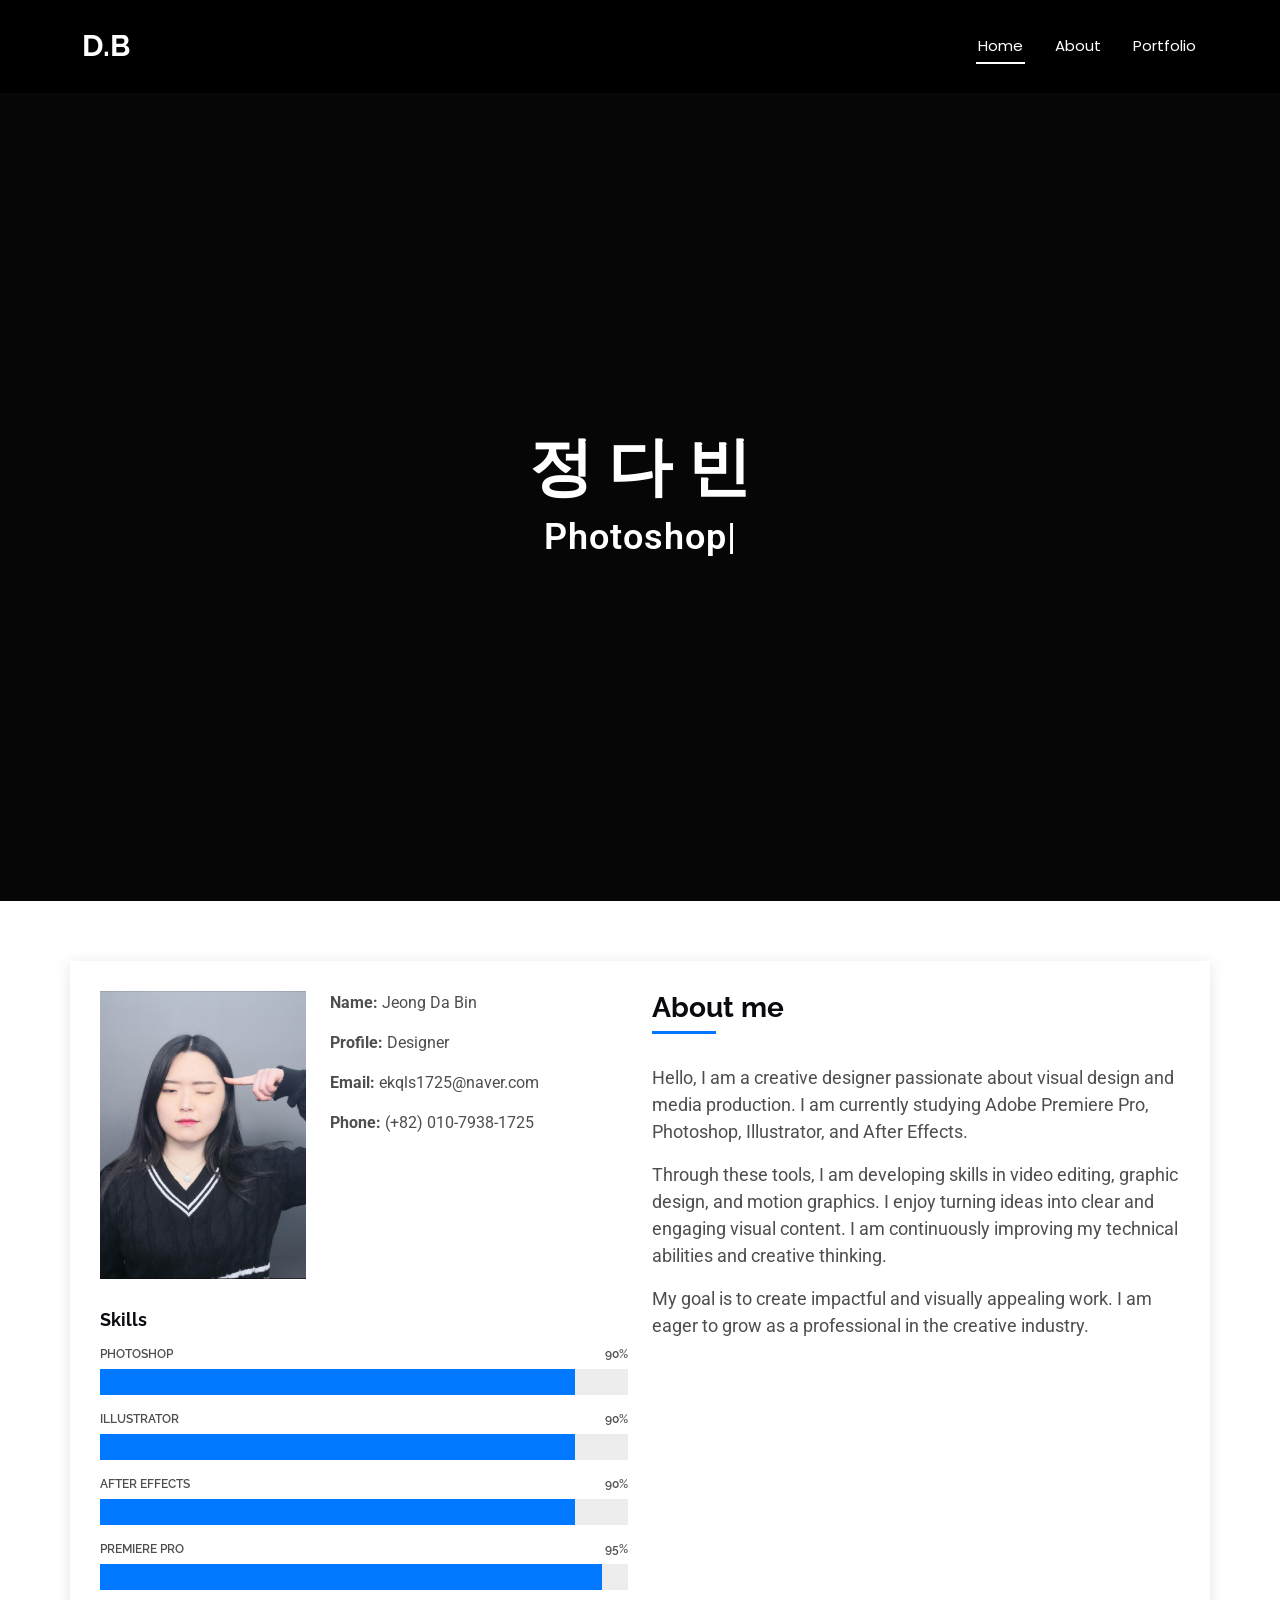
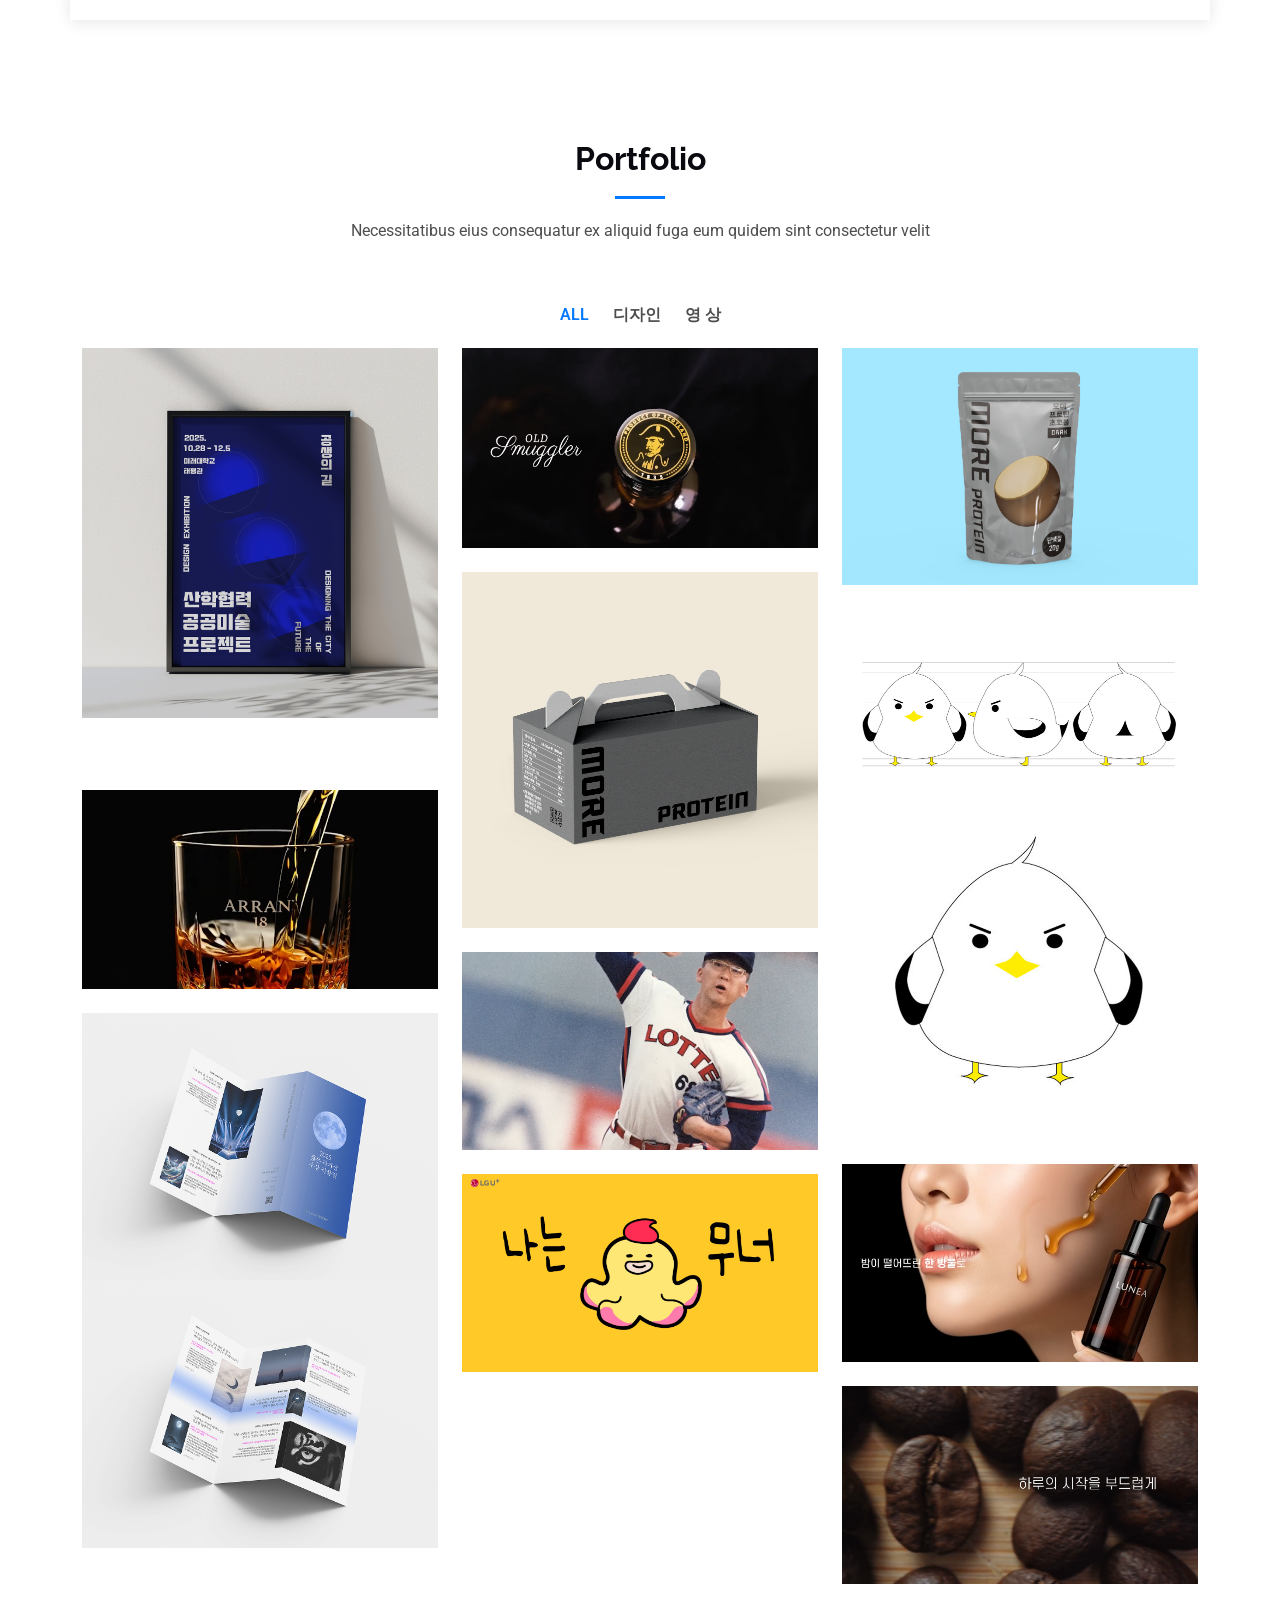
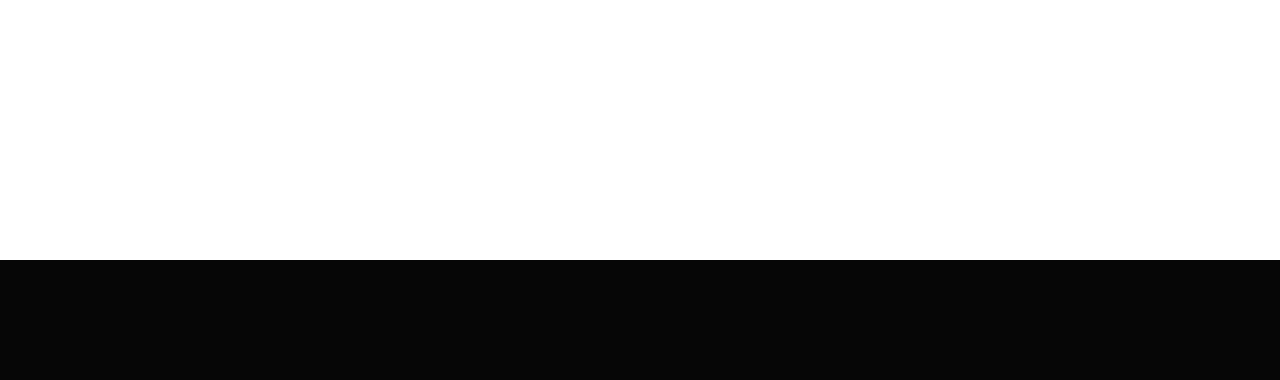
==== index.html @ e7b664f5 "up 0225" ====
<!DOCTYPE html>
<html lang="ko">

<head>
  <meta charset="utf-8">
  <meta content="width=device-width, initial-scale=1.0" name="viewport">
  <title>D.B</title>
  <meta name="description" content="디자인, 영상, 피그마 전문입니다.">
  <meta name="keywords" content="html,css,js,JavaScript,portfolio,bootstrap">
  <meta name="author" content="정다빈">
  <meta name="robots" content="noindex, nofollow">
  <meta name="subject" content="포트폴리오">
  

  <!-- Favicons -->
  <link href="assets/img/favicon.png" rel="icon">
  <link href="assets/img/apple-touch-icon.png" rel="apple-touch-icon">

  <!-- Fonts -->
  <link href="https://fonts.googleapis.com" rel="preconnect">
  <link href="https://fonts.gstatic.com" rel="preconnect" crossorigin>
  <link href="https://fonts.googleapis.com/css2?family=Roboto:ital,wght@0,100;0,300;0,400;0,500;0,700;0,900;1,100;1,300;1,400;1,500;1,700;1,900&family=Poppins:ital,wght@0,100;0,200;0,300;0,400;0,500;0,600;0,700;0,800;0,900;1,100;1,200;1,300;1,400;1,500;1,600;1,700;1,800;1,900&family=Raleway:ital,wght@0,100;0,200;0,300;0,400;0,500;0,600;0,700;0,800;0,900;1,100;1,200;1,300;1,400;1,500;1,600;1,700;1,800;1,900&display=swap" rel="stylesheet">

  <!-- Vendor CSS Files -->
  <link href="assets/vendor/bootstrap/css/bootstrap.min.css" rel="stylesheet">
  <link href="assets/vendor/bootstrap-icons/bootstrap-icons.css" rel="stylesheet">
  <link href="assets/vendor/aos/aos.css" rel="stylesheet">
  <link href="assets/vendor/glightbox/css/glightbox.min.css" rel="stylesheet">
  <link href="assets/vendor/swiper/swiper-bundle.min.css" rel="stylesheet">

  <!-- Main CSS File -->
  <link href="assets/css/main.css" rel="stylesheet">

  
</head>

<body class="index-page">

  <header id="header" class="header d-flex align-items-center sticky-top">
    <div class="container-fluid container-xl position-relative d-flex align-items-center justify-content-between">

      <a href="index.html" class="logo d-flex align-items-center">
        <!-- Uncomment the line below if you also wish to use an image logo -->
        <!-- <img src="assets/img/logo.png" alt=""> -->
        <h1 class="sitename">D.B</h1>
      </a>

      <nav id="navmenu" class="navmenu">
        <ul>
          <li><a href="index.html#hero" class="active">Home<br></a></li>
          <li><a href="#about">About</a></li>
          <li><a href="#portfolio">Portfolio</a></li>
        </ul>
        <i class="mobile-nav-toggle d-xl-none bi bi-list"></i>
      </nav>

    </div>
  </header>

  <main class="main">

    <!-- Hero Section -->
    <section id="hero" class="hero section dark-background">

      

      <div class="container d-flex flex-column align-items-center justify-content-center text-center" data-aos="fade-up" data-aos-delay="100">
        <h2>정 다 빈</h2>
        <p><span class="typed" data-typed-items="Photoshop, Illustrator, After Effects, Premiere Pro"></span></p>
      </div>

    </section><!-- /Hero Section -->

    <!-- About Section -->
    <section id="about" class="about section">

      <div class="container" data-aos="fade-up" data-aos-delay="100">

        <div class="row gy-4">
          <div class="col-md-6">

            <div class="row justify-content-between gy-4">
              <div class="col-lg-5">
                <img src="./assets/img/portfolio/프로필.png" class="img-fluid" alt="">
              </div>
              <div class="col-lg-7 about-info">
                <p><strong>Name: </strong> <span>Jeong Da Bin</span></p>
                <p><strong>Profile: </strong> <span>Designer</span></p>
                <p><strong>Email: </strong> <span>ekqls1725@naver.com</span></p>
                <p><strong>Phone: </strong> <span>(+82) 010-7938-1725</span></p>
              </div>
            </div>

            <div class="skills-content skills-animation">

              <h5>Skills</h5>

              <div class="progress">
                <span class="skill"><span>PHOTOSHOP</span> <i class="val">90%</i></span>
                <div class="progress-bar-wrap">
                  <div class="progress-bar" role="progressbar" aria-valuenow="90" aria-valuemin="0" aria-valuemax="100"></div>
                </div>
              </div><!-- End Skills Item -->

              <div class="progress">
                <span class="skill"><span>ILLUSTRATOR</span> <i class="val">90%</i></span>
                <div class="progress-bar-wrap">
                  <div class="progress-bar" role="progressbar" aria-valuenow="90" aria-valuemin="0" aria-valuemax="100"></div>
                </div>
              </div><!-- End Skills Item -->

              <div class="progress">
                <span class="skill"><span>AFTER EFFECTS</span> <i class="val">90%</i></span>
                <div class="progress-bar-wrap">
                  <div class="progress-bar" role="progressbar" aria-valuenow="90" aria-valuemin="0" aria-valuemax="100"></div>
                </div>
              </div><!-- End Skills Item -->
              <div class="progress">
                <span class="skill"><span>PREMIERE PRO</span> <i class="val">95%</i></span>
                <div class="progress-bar-wrap">
                  <div class="progress-bar" role="progressbar" aria-valuenow="95" aria-valuemin="0" aria-valuemax="100"></div>
                </div>
              </div><!-- End Skills Item -->

            </div>
          </div>

          <div class="col-md-6">
            <div class="about-me">
              <h4>About me</h4>
              <p>
                Hello, I am a creative designer passionate about visual design and media production.
                I am currently studying Adobe Premiere Pro, Photoshop, Illustrator, and After Effects.
              </p>
              <p>
                Through these tools, I am developing skills in video editing, graphic design, and motion graphics.
                I enjoy turning ideas into clear and engaging visual content.
                I am continuously improving my technical abilities and creative thinking.
              </p>
              <p>
                My goal is to create impactful and visually appealing work.
                I am eager to grow as a professional in the creative industry.
              </p>


              <div class="skills-content skills-animation"></div>
            </div>
          </div>
        </div>

      </div>


    

    


    </section><!-- /Stats Section -->

    <!-- Portfolio Section -->
    <section id="portfolio" class="portfolio section">

      <!-- Section Title -->
      <div class="container section-title" data-aos="fade-up">
        <h2>Portfolio</h2>
        <p>Necessitatibus eius consequatur ex aliquid fuga eum quidem sint consectetur velit</p>
      </div><!-- End Section Title -->

      <div class="container">

        <div class="isotope-layout" data-default-filter="*" data-layout="masonry" data-sort="original-order">

          <ul class="portfolio-filters isotope-filters" data-aos="fade-up" data-aos-delay="100">
            <li data-filter="*" class="filter-active">All</li>
            <li data-filter=".filter-app">디자인</li>
            <li data-filter=".filter-product">영 상</li>
          </ul><!-- End Portfolio Filters -->

          <div class="row gy-4 isotope-container" data-aos="fade-up" data-aos-delay="200">

            <div class="col-lg-4 col-md-6 portfolio-item isotope-item filter-app">
              <img src="assets/img/portfolio/포목2 1.jpg" class="img-fluid" alt="">                                                                              
              <div class="portfolio-info">
                <h4>포스터 디자인</h4>
                <p>산학협력 공공미술 프로젝트 포스터</p>
                <a href="assets/img/portfolio/포목2 1.jpg" title="산학협력 공공미술 프로젝트 포스터" data-gallery="portfolio-gallery-app" class="glightbox preview-link"><i class="bi bi-zoom-in"></i></a>
              </div>
            </div><!-- End Portfolio Item -->

            <div class="col-lg-4 col-md-6 portfolio-item isotope-item filter-product">
              <img src="assets/img/portfolio/올드스.png" class="img-fluid" alt="">
              <div class="portfolio-info">
                <h4>올드 스머글러 촬영 영상_포폴용</h4>
                <p>제품 촬영 영상 제작</p>
                <a href="https://www.youtube.com/embed/vVyh4seOmAo?autoplay=1&mute=1" title="제품 촬영 영상 제작" data-gallery="portfolio-gallery-product" class="glightbox preview-link"><i class="bi bi-zoom-in"></i></a>
                
              </div>
            </div><!-- End Portfolio Item -->

            <div class="col-lg-4 col-md-6 portfolio-item isotope-item filter-app">
              <img src="assets/img/portfolio/파우치목업_정다빈.jpg" class="img-fluid" alt="">
              <div class="portfolio-info">
                <h4>패키지 디자인</h4>
                <p>MORE PROTEIN</p>
                <a href="assets/img/portfolio/파우치목업_정다빈.jpg" title="MORE PROTEIN 파우치 디자인" data-gallery="portfolio-gallery-app" class="glightbox preview-link"><i class="bi bi-zoom-in"></i></a>
              </div>
            </div><!-- End Portfolio Item -->

            <div class="col-lg-4 col-md-6 portfolio-item isotope-item filter-app">
              <img src="assets/img/portfolio/박스목업_정다빈 1.jpg" class="img-fluid" alt="">
              <div class="portfolio-info">
                <h4>패키지 디자인</h4>
                <p>MORE PROTEIN</p>
                <a href="assets/img/portfolio/박스목업_정다빈 1.jpg" title="MORE PROTEIN 박스 디자인" data-gallery="portfolio-gallery-app" class="glightbox preview-link"><i class="bi bi-zoom-in"></i></a>
              </div>
            </div><!-- End Portfolio Item -->

            <div class="col-lg-4 col-md-6 portfolio-item isotope-item filter-app">
              <img src="assets/img/portfolio/캐릭터-턴어라운드.jpg" class="img-fluid" alt="">
              <img src="assets/img/portfolio/캐릭터 1.jpg" class="img-fluid" alt="">
              <div class="portfolio-info">
                <h4>캐릭터 디자인</h4>
                <p>캐릭터 디자인_시걸이</p>
                <a href="assets/img/portfolio/캐릭터-턴어라운드.jpg" title="캐릭터-턴어라운드" data-gallery="portfolio-gallery-app" class="glightbox preview-link"><i class="bi bi-zoom-in"></i></a>
                <a href="assets/img/portfolio/캐릭터 1.jpg" title="부산갈매기 시걸이" data-gallery="portfolio-gallery-app" class="glightbox preview-link"><i class="bi bi-zoom-in"></i></a>
              </div>
            </div><!-- End Portfolio Item -->

            <div class="col-lg-4 col-md-6 portfolio-item isotope-item filter-app">
              <img src="assets/img/portfolio/다하다 로고 1.jpg" class="img-fluid" alt="">
              <div class="portfolio-info">
                <h4>로고 디자인</h4>
                <p>다하다 로고</p>
                <a href="assets/img/portfolio/다하다 로고 1.jpg" title="로고디자인_다하다" data-gallery="portfolio-gallery-app" class="glightbox preview-link"><i class="bi bi-zoom-in"></i></a>
              </div>
            </div><!-- End Portfolio Item -->

            <div class="col-lg-4 col-md-6 portfolio-item isotope-item filter-product">
              <img src="assets/img/portfolio/아란18.png" class="img-fluid" alt="">
              <div class="portfolio-info">
                <h4>ARRAN18_포폴용</h4>
                <p>AI제작 영상</p>
                <a href="https://www.youtube.com/embed/xWLmsCE_w4k?autoplay=1&mute=1" title="ARRAN18_포폴용" data-gallery="portfolio-gallery-product" class="glightbox preview-link"><i class="bi bi-zoom-in"></i></a>
              </div>
            </div><!-- End Portfolio Item -->

            

            <div class="col-lg-4 col-md-6 portfolio-item isotope-item filter-product">
              <img src="assets/img/portfolio/롯데.png" class="img-fluid" alt="">
              <div class="portfolio-info">
                <h4>병크 터지기 전에 만든 영상</h4>
                <p>2026 홈개막전 홍보 영상</p>
                <a href="https://www.youtube.com/embed/NTYZvuUCGvI?autoplay=1&mute=1" title="정철원 나승엽 가만안둬" data-gallery="portfolio-gallery-product" class="glightbox preview-link"><i class="bi bi-zoom-in"></i></a>
              </div>
            </div><!-- End Portfolio Item -->

            <div class="col-lg-4 col-md-6 portfolio-item isotope-item filter-app">
              <img src="assets/img/portfolio/리플릿 목업1(앞) 1.jpg" class="img-fluid" alt="">
              <img src="assets/img/portfolio/리플릿 목업1(뒤) 1.jpg" class="img-fluid" alt="">
              <div class="portfolio-info">
                <h4>리플릿 디자인</h4>
                <p>2025 젊은 작가상 수상 작품전</p>
                <a href="assets/img/portfolio/리플릿 목업1(앞) 1.jpg" title="2025 젊은 작가상 수상 작품전" data-gallery="portfolio-gallery-app" class="glightbox preview-link"><i class="bi bi-zoom-in"></i></a>
                <a href="assets/img/portfolio/리플릿 목업1(뒤) 1.jpg" title="2025 젊은 작가상 수상 작품전" data-gallery="portfolio-gallery-app" class="glightbox preview-link"><i class="bi bi-zoom-in"></i></a>
              </div>
            </div><!-- End Portfolio Item -->

            <div class="col-lg-4 col-md-6 portfolio-item isotope-item filter-product">
              <img src="assets/img/portfolio/루네아아.png" class="img-fluid" alt="">
              <div class="portfolio-info">
                <h4>LUNEA AI_포폴용</h4>
                <p>AI제작 영상</p>
                <a href="https://www.youtube.com/embed/7lHlU9i1dN4?autoplay=1&mute=1" title="AI제작 영상" data-gallery="portfolio-gallery-product" class="glightbox preview-link"><i class="bi bi-zoom-in"></i></a>
              </div>
            </div><!-- End Portfolio Item -->

            <div class="col-lg-4 col-md-6 portfolio-item isotope-item filter-product">
              <img src="assets/img/portfolio/무너.png" class="img-fluid" alt="">
              <div class="portfolio-info">
                <h4>LG U+ 무너폰_포폴용</h4>
                <p>일러스트 제작 영상</p>
                <a href="https://www.youtube.com/embed/iVXuDb_oJa4?autoplay=1&mute=1" title="일러스트 제작 영상" data-gallery="portfolio-gallery-product" class="glightbox preview-link"><i class="bi bi-zoom-in"></i></a>
              </div>
            </div><!-- End Portfolio Item -->

            <div class="col-lg-4 col-md-6 portfolio-item isotope-item filter-product">
              <img src="assets/img/portfolio/지엠커피.png" class="img-fluid" alt="">
              <div class="portfolio-info">
                <h4>G.M cafe_포폴용</h4>
                <p>커피숍 이미지 영상 제작</p>
                <a href="https://www.youtube.com/embed/OcNBoW1h3DU?autoplay=1&mute=1" title="커피숍 이미지 영상 제작" data-gallery="portfolio-gallery-product" class="glightbox preview-link"><i class="bi bi-zoom-in"></i></a>
              </div>
            </div><!-- End Portfolio Item -->

          

           

          </div><!-- End Portfolio Container -->

        </div>

      </div>

    </section><!-- /Portfolio Section -->

   <br>
   <br>
   <br>
   <br><br><br>
   <br><br>
   <br>
   

    </section><!-- /Faq Section -->

    <!-- Testimonials Section -->
    <section id="testimonials" class="dark-background">
      

    
          </script>
   

  <!-- Scroll Top -->
  <a href="#" id="scroll-top" class="scroll-top d-flex align-items-center justify-content-center"><i class="bi bi-arrow-up-short"></i></a>

  <!-- Preloader -->
  <div id="preloader"></div>

  <!-- Vendor JS Files -->
  <script src="assets/vendor/bootstrap/js/bootstrap.bundle.min.js"></script>
  <script src="assets/vendor/php-email-form/validate.js"></script>
  <script src="assets/vendor/aos/aos.js"></script>
  <script src="assets/vendor/typed.js/typed.umd.js"></script>
  <script src="assets/vendor/waypoints/noframework.waypoints.js"></script>
  <script src="assets/vendor/purecounter/purecounter_vanilla.js"></script>
  <script src="assets/vendor/glightbox/js/glightbox.min.js"></script>
  <script src="assets/vendor/imagesloaded/imagesloaded.pkgd.min.js"></script>
  <script src="assets/vendor/isotope-layout/isotope.pkgd.min.js"></script>
  <script src="assets/vendor/swiper/swiper-bundle.min.js"></script>

  <!-- Main JS File -->
  <script src="assets/js/main.js"></script>

</body>

</html>
---- assets/css/main.css ----
/**
* Template Name: DevFolio
* Template URL: https://bootstrapmade.com/devfolio-bootstrap-portfolio-html-template/
* Updated: Aug 07 2024 with Bootstrap v5.3.3
* Author: BootstrapMade.com
* License: https://bootstrapmade.com/license/
*/

/*--------------------------------------------------------------
# Font & Color Variables
# Help: https://bootstrapmade.com/color-system/
--------------------------------------------------------------*/
/* Fonts */
:root {
  --default-font: "Roboto",  system-ui, -apple-system, "Segoe UI", Roboto, "Helvetica Neue", Arial, "Noto Sans", "Liberation Sans", sans-serif, "Apple Color Emoji", "Segoe UI Emoji", "Segoe UI Symbol", "Noto Color Emoji";
  --heading-font: "Raleway",  sans-serif;
  --nav-font: "Poppins",  sans-serif;
}

/* Global Colors - The following color variables are used throughout the website. Updating them here will change the color scheme of the entire website */
:root { 
  --background-color: #ffffff; /* Background color for the entire website, including individual sections */
  --default-color: #4e4e4e; /* Default color used for the majority of the text content across the entire website */
  --heading-color: #0a090f; /* Color for headings, subheadings and title throughout the website */
  --accent-color: #0078ff; /* Accent color that represents your brand on the website. It's used for buttons, links, and other elements that need to stand out */
  --surface-color: #ffffff; /* The surface color is used as a background of boxed elements within sections, such as cards, icon boxes, or other elements that require a visual separation from the global background. */
  --contrast-color: #ffffff; /* Contrast color for text, ensuring readability against backgrounds of accent, heading, or default colors. */
}

/* Nav Menu Colors - The following color variables are used specifically for the navigation menu. They are separate from the global colors to allow for more customization options */
:root {
  --nav-color: #ffffff;  /* The default color of the main navmenu links */
  --nav-hover-color: #ffffff; /* Applied to main navmenu links when they are hovered over or active */
  --nav-mobile-background-color: #ffffff; /* Used as the background color for mobile navigation menu */
  --nav-dropdown-background-color: #ffffff; /* Used as the background color for dropdown items that appear when hovering over primary navigation items */
  --nav-dropdown-color: #212529; /* Used for navigation links of the dropdown items in the navigation menu. */
  --nav-dropdown-hover-color: #0078ff; /* Similar to --nav-hover-color, this color is applied to dropdown navigation links when they are hovered over. */
}

/* Color Presets - These classes override global colors when applied to any section or element, providing reuse of the sam color scheme. */

.light-background {
  --background-color: #f9f9f9;
  --surface-color: #ffffff;
}

.dark-background {
  --background-color: #060606;
  --default-color: #ffffff;
  --heading-color: #ffffff;
  --surface-color: #252525;
  --contrast-color: #ffffff;
}

.accent-background {
  --background-color: #00ff9d;
  --default-color: #ffffff;
  --heading-color: #ffffff;
  --accent-color: #ffffff;
  --surface-color: #3393ff;
  --contrast-color: #ffffff;
}

/* Smooth scroll */
:root {
  scroll-behavior: smooth;
}

/*--------------------------------------------------------------
# General Styling & Shared Classes
--------------------------------------------------------------*/
body {
  color: var(--default-color);
  background-color: var(--background-color);
  font-family: var(--default-font);
}

a {
  color: var(--accent-color);
  text-decoration: none;
  transition: 0.3s;
}

a:hover {
  color: color-mix(in srgb, var(--accent-color), transparent 25%);
  text-decoration: none;
}

h1,
h2,
h3,
h4,
h5,
h6 {
  color: var(--heading-color);
  font-family: var(--heading-font);
}

/* PHP Email Form Messages
------------------------------*/
.php-email-form .error-message {
  display: none;
  background: #df1529;
  color: #ffffff;
  text-align: left;
  padding: 15px;
  margin-bottom: 24px;
  font-weight: 600;
}

.php-email-form .sent-message {
  display: none;
  color: #ffffff;
  background: #059652;
  text-align: center;
  padding: 15px;
  margin-bottom: 24px;
  font-weight: 600;
}

.php-email-form .loading {
  display: none;
  background: var(--surface-color);
  text-align: center;
  padding: 15px;
  margin-bottom: 24px;
}

.php-email-form .loading:before {
  content: "";
  display: inline-block;
  border-radius: 50%;
  width: 24px;
  height: 24px;
  margin: 0 10px -6px 0;
  border: 3px solid var(--accent-color);
  border-top-color: var(--surface-color);
  animation: php-email-form-loading 1s linear infinite;
}

@keyframes php-email-form-loading {
  0% {
    transform: rotate(0deg);
  }

  100% {
    transform: rotate(360deg);
  }
}

/*--------------------------------------------------------------
# Global Header
--------------------------------------------------------------*/
.header {
  --background-color: #000000;
  --default-color: #ffffff;
  --heading-color: #ffffff;
  color: var(--default-color);
  background-color: var(--background-color);
  padding: 20px 0;
  transition: all 0.5s;
  z-index: 997;
}

.header .logo {
  line-height: 1;
}

.header .logo img {
  max-height: 32px;
  margin-right: 8px;
}

.header .logo h1 {
  font-size: 30px;
  margin: 0;
  font-weight: 700;
  color: var(--heading-color);
}

.scrolled .header {
  box-shadow: 0px 0 18px rgba(0, 0, 0, 0.1);
}

/*--------------------------------------------------------------
# Navigation Menu
--------------------------------------------------------------*/
/* Desktop Navigation */
@media (min-width: 1200px) {
  .navmenu {
    padding: 0;
  }

  .navmenu ul {
    margin: 0;
    padding: 0;
    display: flex;
    list-style: none;
    align-items: center;
  }

  .navmenu li {
    position: relative;
  }

  .navmenu>ul>li {
    white-space: nowrap;
    padding: 15px 14px;
  }

  .navmenu>ul>li:last-child {
    padding-right: 0;
  }

  .navmenu a,
  .navmenu a:focus {
    color: var(--nav-color);
    font-size: 15px;
    padding: 0 2px;
    font-family: var(--nav-font);
    font-weight: 400;
    display: flex;
    align-items: center;
    justify-content: space-between;
    white-space: nowrap;
    transition: 0.3s;
    position: relative;
  }

  .navmenu a i,
  .navmenu a:focus i {
    font-size: 12px;
    line-height: 0;
    margin-left: 5px;
    transition: 0.3s;
  }

  .navmenu>ul>li>a:before {
    content: "";
    position: absolute;
    width: 100%;
    height: 2px;
    bottom: -6px;
    left: 0;
    background-color: var(--nav-hover-color);
    visibility: hidden;
    width: 0px;
    transition: all 0.3s ease-in-out 0s;
  }

  .navmenu a:hover:before,
  .navmenu li:hover>a:before,
  .navmenu .active:before {
    visibility: visible;
    width: 100%;
  }

  .navmenu li:hover>a,
  .navmenu .active,
  .navmenu .active:focus {
    color: var(--nav-hover-color);
  }

  .navmenu .dropdown ul {
    margin: 0;
    padding: 10px 0;
    background: var(--nav-dropdown-background-color);
    display: block;
    position: absolute;
    visibility: hidden;
    left: 14px;
    top: 130%;
    opacity: 0;
    transition: 0.3s;
    border-radius: 4px;
    z-index: 99;
    box-shadow: 0px 0px 30px rgba(0, 0, 0, 0.1);
  }

  .navmenu .dropdown ul li {
    min-width: 200px;
  }

  .navmenu .dropdown ul a {
    padding: 10px 20px;
    font-size: 15px;
    text-transform: none;
    color: var(--nav-dropdown-color);
  }

  .navmenu .dropdown ul a i {
    font-size: 12px;
  }

  .navmenu .dropdown ul a:hover,
  .navmenu .dropdown ul .active:hover,
  .navmenu .dropdown ul li:hover>a {
    color: var(--nav-dropdown-hover-color);
  }

  .navmenu .dropdown:hover>ul {
    opacity: 1;
    top: 100%;
    visibility: visible;
  }

  .navmenu .dropdown .dropdown ul {
    top: 0;
    left: -90%;
    visibility: hidden;
  }

  .navmenu .dropdown .dropdown:hover>ul {
    opacity: 1;
    top: 0;
    left: -100%;
    visibility: visible;
  }
}

/* Mobile Navigation */
@media (max-width: 1199px) {
  .mobile-nav-toggle {
    color: var(--nav-color);
    font-size: 28px;
    line-height: 0;
    margin-right: 10px;
    cursor: pointer;
    transition: color 0.3s;
  }

  .navmenu {
    padding: 0;
    z-index: 9997;
  }

  .navmenu ul {
    display: none;
    list-style: none;
    position: absolute;
    inset: 60px 20px 20px 20px;
    padding: 10px 0;
    margin: 0;
    border-radius: 6px;
    background-color: var(--nav-mobile-background-color);
    border: 1px solid color-mix(in srgb, var(--default-color), transparent 90%);
    box-shadow: none;
    overflow-y: auto;
    transition: 0.3s;
    z-index: 9998;
  }

  .navmenu a,
  .navmenu a:focus {
    color: var(--nav-dropdown-color);
    padding: 10px 20px;
    font-family: var(--nav-font);
    font-size: 17px;
    font-weight: 500;
    display: flex;
    align-items: center;
    justify-content: space-between;
    white-space: nowrap;
    transition: 0.3s;
  }

  .navmenu a i,
  .navmenu a:focus i {
    font-size: 12px;
    line-height: 0;
    margin-left: 5px;
    width: 30px;
    height: 30px;
    display: flex;
    align-items: center;
    justify-content: center;
    border-radius: 50%;
    transition: 0.3s;
    background-color: color-mix(in srgb, var(--accent-color), transparent 90%);
  }

  .navmenu a i:hover,
  .navmenu a:focus i:hover {
    background-color: var(--accent-color);
    color: var(--contrast-color);
  }

  .navmenu a:hover,
  .navmenu .active,
  .navmenu .active:focus {
    color: var(--nav-dropdown-hover-color);
  }

  .navmenu .active i,
  .navmenu .active:focus i {
    background-color: var(--accent-color);
    color: var(--contrast-color);
    transform: rotate(180deg);
  }

  .navmenu .dropdown ul {
    position: static;
    display: none;
    z-index: 99;
    padding: 10px 0;
    margin: 10px 20px;
    background-color: var(--nav-dropdown-background-color);
    transition: all 0.5s ease-in-out;
  }

  .navmenu .dropdown ul ul {
    background-color: rgba(33, 37, 41, 0.1);
  }

  .navmenu .dropdown>.dropdown-active {
    display: block;
    background-color: rgba(33, 37, 41, 0.03);
  }

  .mobile-nav-active {
    overflow: hidden;
  }

  .mobile-nav-active .mobile-nav-toggle {
    color: #fff;
    position: absolute;
    font-size: 32px;
    top: 15px;
    right: 15px;
    margin-right: 0;
    z-index: 9999;
  }

  .mobile-nav-active .navmenu {
    position: fixed;
    overflow: hidden;
    inset: 0;
    background: rgba(33, 37, 41, 0.8);
    transition: 0.3s;
  }

  .mobile-nav-active .navmenu>ul {
    display: block;
  }
}

/*--------------------------------------------------------------
# Global Footer
--------------------------------------------------------------*/
.footer {
  color: var(--default-color);
  background-color: var(--background-color);
  font-size: 14px;
  padding: 40px 0;
  position: relative;
}

.footer .copyright p {
  margin-bottom: 0;
}

.footer .social-links {
  margin-top: 20px;
}

.footer .social-links a {
  display: flex;
  align-items: center;
  justify-content: center;
  width: 40px;
  height: 40px;
  border-radius: 50%;
  border: 1px solid color-mix(in srgb, var(--default-color), transparent 30%);
  font-size: 16px;
  color: color-mix(in srgb, var(--default-color), transparent 40%);
  margin: 0 5px;
  transition: 0.3s;
}

.footer .social-links a:hover {
  color: var(--default-color);
  border-color: var(--default-color);
}

.footer .credits {
  margin-top: 10px;
  font-size: 13px;
  text-align: center;
}

.footer .credits a {
  color: color-mix(in srgb, var(--default-color), transparent 30%);
}

/*--------------------------------------------------------------
# Preloader
--------------------------------------------------------------*/
#preloader {
  position: fixed;
  inset: 0;
  z-index: 999999;
  overflow: hidden;
  background: var(--background-color);
  transition: all 0.6s ease-out;
}

#preloader:before {
  content: "";
  position: fixed;
  top: calc(50% - 30px);
  left: calc(50% - 30px);
  border: 6px solid #ffffff;
  border-color: var(--accent-color) transparent var(--accent-color) transparent;
  border-radius: 50%;
  width: 60px;
  height: 60px;
  animation: animate-preloader 1.5s linear infinite;
}

@keyframes animate-preloader {
  0% {
    transform: rotate(0deg);
  }

  100% {
    transform: rotate(360deg);
  }
}

/*--------------------------------------------------------------
# Scroll Top Button
--------------------------------------------------------------*/
.scroll-top {
  position: fixed;
  visibility: hidden;
  opacity: 0;
  right: 15px;
  bottom: -15px;
  z-index: 99999;
  background-color: var(--accent-color);
  width: 44px;
  height: 44px;
  border-radius: 50px;
  transition: all 0.4s;
}

.scroll-top i {
  font-size: 24px;
  color: var(--contrast-color);
  line-height: 0;
}

.scroll-top:hover {
  background-color: color-mix(in srgb, var(--accent-color), transparent 20%);
  color: var(--contrast-color);
}

.scroll-top.active {
  visibility: visible;
  opacity: 1;
  bottom: 15px;
}

/*--------------------------------------------------------------
# Disable aos animation delay on mobile devices
--------------------------------------------------------------*/
@media screen and (max-width: 768px) {
  [data-aos-delay] {
    transition-delay: 0 !important;
  }
}

/*--------------------------------------------------------------
# Global Page Titles & Breadcrumbs
--------------------------------------------------------------*/
.page-title {
  --background-color: color-mix(in srgb, var(--default-color), transparent 96%);
  color: var(--default-color);
  background-color: var(--background-color);
  padding: 25px 0;
  position: relative;
}

.page-title h1 {
  font-size: 24px;
  font-weight: 700;
}

.page-title .breadcrumbs ol {
  display: flex;
  flex-wrap: wrap;
  list-style: none;
  padding: 0;
  margin: 0;
  font-size: 14px;
  font-weight: 400;
}

.page-title .breadcrumbs ol li+li {
  padding-left: 10px;
}

.page-title .breadcrumbs ol li+li::before {
  content: "/";
  display: inline-block;
  padding-right: 10px;
  color: color-mix(in srgb, var(--default-color), transparent 70%);
}

/*--------------------------------------------------------------
# Global Sections
--------------------------------------------------------------*/
section,
.section {
  color: var(--default-color);
  background-color: var(--background-color);
  padding: 60px 0;
  scroll-margin-top: 92px;
  overflow: clip;
}

@media (max-width: 1199px) {

  section,
  .section {
    scroll-margin-top: 76px;
  }
}

/*--------------------------------------------------------------
# Global Section Titles
--------------------------------------------------------------*/
.section-title {
  text-align: center;
  padding-bottom: 60px;
  position: relative;
}

.section-title h2 {
  font-size: 32px;
  font-weight: 700;
  margin-bottom: 20px;
  padding-bottom: 20px;
  position: relative;
}

.section-title h2:after {
  content: "";
  position: absolute;
  display: block;
  width: 50px;
  height: 3px;
  background: var(--accent-color);
  left: 0;
  right: 0;
  bottom: 0;
  margin: auto;
}

.section-title p {
  margin-bottom: 0;
}

/*--------------------------------------------------------------
# Hero Section
--------------------------------------------------------------*/
.hero {
  width: 100%;
  min-height: calc(100vh - 92px);
  position: relative;
  padding: 60px 0;
  display: flex;
  align-items: center;
  justify-content: center;
}

.hero img {
  position: absolute;
  inset: 0;
  display: block;
  width: 100%;
  height: 100%;
  object-fit: cover;
  z-index: 1;
}

.hero:before {
  content: "";
  background: color-mix(in srgb, var(--background-color), transparent 30%);
  position: absolute;
  inset: 0;
  z-index: 2;
}

.hero .container {
  position: relative;
  z-index: 3;
}

.hero h2 {
  margin: 0;
  font-size: 64px;
  font-weight: 700;
}

.hero p {
  margin: 5px 0 0 0;
  font-size: 36px;
  font-weight: 600;
}

.hero p span {
  letter-spacing: 1px;
}

@media (max-width: 768px) {
  .hero h2 {
    font-size: 32px;
  }

  .hero p {
    font-size: 20px;
  }
}

/*--------------------------------------------------------------
# About Section
--------------------------------------------------------------*/
.about .container {
  background-color: var(--surface-color);
  box-shadow: 0px 2px 15px rgba(0, 0, 0, 0.1);
  padding: 30px;
}

.about .skills-content h5 {
  font-size: 18px;
  font-weight: 700;
  margin: 30px 0 15px 0;
}

.about .progress {
  height: 50px;
  display: block;
  background: none;
  border-radius: 0;
  margin-top: 15px;
}

.about .progress .skill {
  color: var(--default-color);
  padding: 0;
  margin: 0 0 6px 0;
  text-transform: uppercase;
  display: block;
  font-weight: 600;
  font-family: var(--heading-font);
}

.about .progress .skill .val {
  float: right;
  font-style: normal;
}

.about .progress-bar-wrap {
  background: color-mix(in srgb, var(--default-color), transparent 90%);
  height: 50px;
}

.about .progress-bar {
  width: 1px;
  height: 50px;
  transition: 0.9s;
  background-color: var(--accent-color);
}

.about .about-me h4 {
  font-size: 28px;
  position: relative;
  padding-bottom: 10px;
  margin-bottom: 30px;
  font-weight: 700;
}

.about .about-me h4:after {
  content: "";
  position: absolute;
  display: block;
  width: 64px;
  height: 3px;
  background: var(--accent-color);
  left: 0;
  bottom: 0;
  margin: auto;
}

.about .about-me p {
  font-size: 18px;
}

/*--------------------------------------------------------------
# Resume Section
--------------------------------------------------------------*/
.resume .resume-title {
  color: var(--heading-color);
  font-size: 26px;
  font-weight: 700;
  margin-top: 20px;
  margin-bottom: 20px;
}

.resume .resume-item {
  padding: 0 0 20px 20px;
  margin-top: -2px;
  border-left: 2px solid var(--accent-color);
  position: relative;
}

.resume .resume-item h4 {
  line-height: 18px;
  font-size: 18px;
  font-weight: 600;
  text-transform: uppercase;
  color: color-mix(in srgb, var(--default-color), transparent 20%);
  margin-bottom: 10px;
}

.resume .resume-item h5 {
  font-size: 16px;
  padding: 5px 15px;
  display: inline-block;
  font-weight: 600;
  margin-bottom: 10px;
}

.resume .resume-item ul {
  padding-left: 20px;
}

.resume .resume-item ul li {
  padding-bottom: 10px;
}

.resume .resume-item:last-child {
  padding-bottom: 0;
}

.resume .resume-item::before {
  content: "";
  position: absolute;
  width: 16px;
  height: 16px;
  border-radius: 50px;
  left: -9px;
  top: 0;
  background: var(--background-color);
  border: 2px solid var(--accent-color);
}

/*--------------------------------------------------------------
# Services Section
--------------------------------------------------------------*/
.services .service-item {
  background-color: var(--surface-color);
  box-shadow: 0px 5px 90px 0px rgba(0, 0, 0, 0.1);
  padding: 60px 30px;
  transition: all ease-in-out 0.3s;
  border-radius: 18px;
  border-bottom: 5px solid var(--surface-color);
  height: 100%;
}

.services .service-item .icon {
  color: var(--contrast-color);
  background: var(--accent-color);
  margin: 0;
  width: 64px;
  height: 64px;
  border-radius: 50px;
  display: flex;
  align-items: center;
  justify-content: center;
  margin-bottom: 20px;
  font-size: 28px;
  transition: ease-in-out 0.3s;
}

.services .service-item h3 {
  font-weight: 700;
  margin: 10px 0 15px 0;
  font-size: 22px;
  transition: ease-in-out 0.3s;
}

.services .service-item p {
  line-height: 24px;
  font-size: 14px;
  margin-bottom: 0;
}

@media (min-width: 1365px) {
  .services .service-item:hover {
    transform: translateY(-10px);
    border-color: var(--accent-color);
  }

  .services .service-item:hover h3 {
    color: var(--accent-color);
  }
}

/*--------------------------------------------------------------
# Stats Section
--------------------------------------------------------------*/
.stats {
  position: relative;
  padding: 120px 0;
}

.stats img {
  position: absolute;
  inset: 0;
  display: block;
  width: 100%;
  height: 100%;
  object-fit: cover;
  z-index: 1;
}

.stats:before {
  content: "";
  background: color-mix(in srgb, var(--background-color), transparent 40%);
  position: absolute;
  inset: 0;
  z-index: 2;
}

.stats .container {
  position: relative;
  z-index: 3;
}

.stats .stats-item {
  padding: 30px;
  width: 100%;
}

.stats .stats-item span {
  font-size: 48px;
  display: block;
  color: var(--default-color);
  font-weight: 700;
}

.stats .stats-item p {
  padding: 0;
  margin: 0;
  font-family: var(--heading-font);
  font-size: 16px;
  font-weight: 700;
  color: color-mix(in srgb, var(--default-color), transparent 40%);
}

/*--------------------------------------------------------------
# Portfolio Section
--------------------------------------------------------------*/
.portfolio .portfolio-filters {
  padding: 0;
  margin: 0 auto 20px auto;
  list-style: none;
  text-align: center;
}

.portfolio .portfolio-filters li {
  cursor: pointer;
  display: inline-block;
  padding: 0;
  font-size: 16px;
  font-weight: 600;
  margin: 0 10px;
  line-height: 1;
  text-transform: uppercase;
  margin-bottom: 5px;
  transition: all 0.3s ease-in-out;
}

.portfolio .portfolio-filters li:hover,
.portfolio .portfolio-filters li.filter-active {
  color: var(--accent-color);
}

.portfolio .portfolio-filters li:first-child {
  margin-left: 0;
}

.portfolio .portfolio-filters li:last-child {
  margin-right: 0;
}

@media (max-width: 575px) {
  .portfolio .portfolio-filters li {
    font-size: 14px;
    margin: 0 5px;
  }
}

.portfolio .portfolio-item {
  position: relative;
}

.portfolio .portfolio-item .portfolio-info {
  opacity: 0;
  position: absolute;
  left: 30px;
  right: 30px;
  bottom: 0;
  z-index: 3;
  transition: all ease-in-out 0.3s;
  background: color-mix(in srgb, var(--background-color), transparent 10%);
  padding: 15px;
}

.portfolio .portfolio-item .portfolio-info h4 {
  font-size: 18px;
  font-weight: 600;
  padding-right: 50px;
}

.portfolio .portfolio-item .portfolio-info p {
  color: color-mix(in srgb, var(--default-color), transparent 30%);
  font-size: 14px;
  margin-bottom: 0;
  padding-right: 50px;
}

.portfolio .portfolio-item .portfolio-info .preview-link,
.portfolio .portfolio-item .portfolio-info .details-link {
  position: absolute;
  right: 50px;
  font-size: 24px;
  top: calc(50% - 14px);
  color: color-mix(in srgb, var(--default-color), transparent 30%);
  transition: 0.3s;
  line-height: 0;
}

.portfolio .portfolio-item .portfolio-info .preview-link:hover,
.portfolio .portfolio-item .portfolio-info .details-link:hover {
  color: var(--accent-color);
}

.portfolio .portfolio-item .portfolio-info .details-link {
  right: 14px;
  font-size: 28px;
}

.portfolio .portfolio-item:hover .portfolio-info {
  opacity: 1;
  bottom: 20px;
}

/*--------------------------------------------------------------
# Pricing Section
--------------------------------------------------------------*/
.pricing .pricing-item {
  border-bottom: 1px dashed color-mix(in srgb, var(--default-color), transparent 60%);
  width: 100%;
  height: 100%;
  padding: 0 0 15px 0;
}

.pricing .pricing-item h3 {
  margin: 0;
  font-size: 20px;
  font-weight: 600;
}

.pricing .pricing-item h4 {
  margin: 0;
  font-size: 18px;
  color: var(--accent-color);
}

/*--------------------------------------------------------------
# Faq Section
--------------------------------------------------------------*/
.faq .content h3 {
  font-weight: 400;
  font-size: 34px;
}

.faq .content p {
  font-size: 15px;
  color: color-mix(in srgb, var(--default-color), transparent 30%);
}

.faq .faq-container .faq-item {
  background-color: var(--surface-color);
  position: relative;
  padding: 20px;
  margin-bottom: 20px;
  box-shadow: 0px 5px 25px 0px rgba(0, 0, 0, 0.1);
  overflow: hidden;
}

.faq .faq-container .faq-item:last-child {
  margin-bottom: 0;
}

.faq .faq-container .faq-item h3 {
  font-weight: 600;
  font-size: 18px;
  line-height: 24px;
  margin: 0 30px 0 0;
  transition: 0.3s;
  cursor: pointer;
  display: flex;
  align-items: flex-start;
}

.faq .faq-container .faq-item h3 .num {
  color: var(--accent-color);
  padding-right: 5px;
}

.faq .faq-container .faq-item h3:hover {
  color: var(--accent-color);
}

.faq .faq-container .faq-item .faq-content {
  display: grid;
  grid-template-rows: 0fr;
  transition: 0.3s ease-in-out;
  visibility: hidden;
  opacity: 0;
}

.faq .faq-container .faq-item .faq-content p {
  margin-bottom: 0;
  overflow: hidden;
}

.faq .faq-container .faq-item .faq-toggle {
  position: absolute;
  top: 20px;
  right: 20px;
  font-size: 16px;
  line-height: 0;
  transition: 0.3s;
  cursor: pointer;
}

.faq .faq-container .faq-item .faq-toggle:hover {
  color: var(--accent-color);
}

.faq .faq-container .faq-active h3 {
  color: var(--accent-color);
}

.faq .faq-container .faq-active .faq-content {
  grid-template-rows: 1fr;
  visibility: visible;
  opacity: 1;
  padding-top: 10px;
}

.faq .faq-container .faq-active .faq-toggle {
  transform: rotate(90deg);
  color: var(--accent-color);
}

/*--------------------------------------------------------------
# Testimonials Section
--------------------------------------------------------------*/
.testimonials {
  padding: 80px 0;
  position: relative;
}

.testimonials:before {
  content: "";
  background: color-mix(in srgb, var(--background-color), transparent 30%);
  position: absolute;
  inset: 0;
  z-index: 2;
}

.testimonials .testimonials-bg {
  position: absolute;
  inset: 0;
  display: block;
  width: 100%;
  height: 100%;
  object-fit: cover;
  z-index: 1;
}

.testimonials .container {
  position: relative;
  z-index: 3;
}

.testimonials .testimonials-carousel,
.testimonials .testimonials-slider {
  overflow: hidden;
}

.testimonials .testimonial-item {
  text-align: center;
}

.testimonials .testimonial-item .testimonial-img {
  width: 100px;
  border-radius: 50%;
  border: 6px solid color-mix(in srgb, var(--default-color), transparent 85%);
  margin: 0 auto;
}

.testimonials .testimonial-item h3 {
  font-size: 20px;
  font-weight: bold;
  margin: 10px 0 5px 0;
}

.testimonials .testimonial-item h4 {
  font-size: 14px;
  margin: 0 0 15px 0;
  color: color-mix(in srgb, var(--default-color), transparent 40%);
}

.testimonials .testimonial-item .stars {
  margin-bottom: 15px;
}

.testimonials .testimonial-item .stars i {
  color: #ffc107;
  margin: 0 1px;
}

.testimonials .testimonial-item .quote-icon-left,
.testimonials .testimonial-item .quote-icon-right {
  color: color-mix(in srgb, var(--default-color), transparent 40%);
  font-size: 26px;
  line-height: 0;
}

.testimonials .testimonial-item .quote-icon-left {
  display: inline-block;
  left: -5px;
  position: relative;
}

.testimonials .testimonial-item .quote-icon-right {
  display: inline-block;
  right: -5px;
  position: relative;
  top: 10px;
  transform: scale(-1, -1);
}

.testimonials .testimonial-item p {
  font-style: italic;
  margin: 0 auto 15px auto;
}

.testimonials .swiper-wrapper {
  height: auto;
}

.testimonials .swiper-pagination {
  margin-top: 20px;
  position: relative;
}

.testimonials .swiper-pagination .swiper-pagination-bullet {
  width: 12px;
  height: 12px;
  background-color: color-mix(in srgb, var(--default-color), transparent 50%);
  opacity: 0.5;
}

.testimonials .swiper-pagination .swiper-pagination-bullet-active {
  background-color: var(--default-color);
  opacity: 1;
}

@media (min-width: 992px) {
  .testimonials .testimonial-item p {
    width: 80%;
  }
}

/*--------------------------------------------------------------
# Contact Section
--------------------------------------------------------------*/
.contact .info-wrap {
  background-color: var(--surface-color);
  box-shadow: 0px 0px 20px rgba(0, 0, 0, 0.1);
  padding: 30px;
  margin-bottom: 30px;
}

.contact .info-item i {
  font-size: 20px;
  color: var(--accent-color);
  width: 56px;
  height: 56px;
  display: flex;
  justify-content: center;
  align-items: center;
  transition: all 0.3s ease-in-out;
  border-radius: 50%;
  border: 1px solid color-mix(in srgb, var(--accent-color), transparent 40%);
  margin-right: 15px;
}

.contact .info-item h3 {
  font-size: 18px;
  font-weight: 700;
  margin: 0 0 2px 0;
}

.contact .info-item p {
  padding: 0;
  margin-bottom: 0;
  font-size: 14px;
}

.contact .info-item:hover i {
  background: var(--accent-color);
  color: var(--contrast-color);
}

.contact .php-email-form {
  background-color: var(--surface-color);
  box-shadow: 0px 0px 20px rgba(0, 0, 0, 0.1);
  padding: 30px;
}

@media (max-width: 575px) {
  .contact .php-email-form {
    padding: 20px;
  }
}

.contact .php-email-form input[type=text],
.contact .php-email-form input[type=email],
.contact .php-email-form textarea {
  font-size: 14px;
  padding: 10px 15px;
  box-shadow: none;
  border-radius: 0;
  color: var(--default-color);
  background-color: color-mix(in srgb, var(--background-color), transparent 50%);
  border-color: color-mix(in srgb, var(--default-color), transparent 80%);
}

.contact .php-email-form input[type=text]:focus,
.contact .php-email-form input[type=email]:focus,
.contact .php-email-form textarea:focus {
  border-color: var(--accent-color);
}

.contact .php-email-form input[type=text]::placeholder,
.contact .php-email-form input[type=email]::placeholder,
.contact .php-email-form textarea::placeholder {
  color: color-mix(in srgb, var(--default-color), transparent 70%);
}

.contact .php-email-form button[type=submit] {
  color: var(--contrast-color);
  background: var(--accent-color);
  border: 0;
  padding: 10px 30px;
  transition: 0.4s;
  border-radius: 50px;
}

.contact .php-email-form button[type=submit]:hover {
  background: color-mix(in srgb, var(--accent-color), transparent 20%);
}

/*--------------------------------------------------------------
# Portfolio Details Section
--------------------------------------------------------------*/
.portfolio-details .portfolio-details-slider img {
  width: 100%;
}

.portfolio-details .swiper-wrapper {
  height: auto;
}

.portfolio-details .swiper-button-prev,
.portfolio-details .swiper-button-next {
  width: 48px;
  height: 48px;
}

.portfolio-details .swiper-button-prev:after,
.portfolio-details .swiper-button-next:after {
  color: rgba(255, 255, 255, 0.8);
  background-color: rgba(0, 0, 0, 0.15);
  font-size: 24px;
  border-radius: 50%;
  width: 48px;
  height: 48px;
  display: flex;
  align-items: center;
  justify-content: center;
  transition: 0.3s;
}

.portfolio-details .swiper-button-prev:hover:after,
.portfolio-details .swiper-button-next:hover:after {
  background-color: rgba(0, 0, 0, 0.3);
}

@media (max-width: 575px) {

  .portfolio-details .swiper-button-prev,
  .portfolio-details .swiper-button-next {
    display: none;
  }
}

.portfolio-details .swiper-pagination {
  margin-top: 20px;
  position: relative;
}

.portfolio-details .swiper-pagination .swiper-pagination-bullet {
  width: 10px;
  height: 10px;
  background-color: color-mix(in srgb, var(--default-color), transparent 85%);
  opacity: 1;
}

.portfolio-details .swiper-pagination .swiper-pagination-bullet-active {
  background-color: var(--accent-color);
}

.portfolio-details .portfolio-info h3 {
  font-size: 22px;
  font-weight: 700;
  margin-bottom: 20px;
  padding-bottom: 20px;
  position: relative;
}

.portfolio-details .portfolio-info h3:after {
  content: "";
  position: absolute;
  display: block;
  width: 50px;
  height: 3px;
  background: var(--accent-color);
  left: 0;
  bottom: 0;
}

.portfolio-details .portfolio-info ul {
  list-style: none;
  padding: 0;
  font-size: 15px;
}

.portfolio-details .portfolio-info ul li {
  display: flex;
  flex-direction: column;
  padding-bottom: 15px;
}

.portfolio-details .portfolio-info ul strong {
  text-transform: uppercase;
  font-weight: 400;
  color: color-mix(in srgb, var(--default-color), transparent 50%);
  font-size: 14px;
}

.portfolio-details .portfolio-info .btn-visit {
  padding: 8px 40px;
  background: var(--accent-color);
  color: var(--contrast-color);
  border-radius: 50px;
  transition: 0.3s;
}

.portfolio-details .portfolio-info .btn-visit:hover {
  background: color-mix(in srgb, var(--accent-color), transparent 20%);
}

.portfolio-details .portfolio-description h2 {
  font-size: 26px;
  font-weight: 700;
  margin-bottom: 20px;
}

.portfolio-details .portfolio-description p {
  padding: 0;
}

.portfolio-details .portfolio-description .testimonial-item {
  padding: 30px 30px 0 30px;
  position: relative;
  background: color-mix(in srgb, var(--default-color), transparent 97%);
  margin-bottom: 50px;
}

.portfolio-details .portfolio-description .testimonial-item .testimonial-img {
  width: 90px;
  border-radius: 50px;
  border: 6px solid var(--background-color);
  float: left;
  margin: 0 10px 0 0;
}

.portfolio-details .portfolio-description .testimonial-item h3 {
  font-size: 18px;
  font-weight: bold;
  margin: 15px 0 5px 0;
  padding-top: 20px;
}

.portfolio-details .portfolio-description .testimonial-item h4 {
  font-size: 14px;
  color: #6c757d;
  margin: 0;
}

.portfolio-details .portfolio-description .testimonial-item .quote-icon-left,
.portfolio-details .portfolio-description .testimonial-item .quote-icon-right {
  color: color-mix(in srgb, var(--accent-color), transparent 50%);
  font-size: 26px;
  line-height: 0;
}

.portfolio-details .portfolio-description .testimonial-item .quote-icon-left {
  display: inline-block;
  left: -5px;
  position: relative;
}

.portfolio-details .portfolio-description .testimonial-item .quote-icon-right {
  display: inline-block;
  right: -5px;
  position: relative;
  top: 10px;
  transform: scale(-1, -1);
}

.portfolio-details .portfolio-description .testimonial-item p {
  font-style: italic;
  margin: 0 0 15px 0 0 0;
  padding: 0;
}

/*--------------------------------------------------------------
# Service Details Section
--------------------------------------------------------------*/
.service-details .services-list {
  background-color: var(--surface-color);
  padding: 10px 30px;
  border: 1px solid color-mix(in srgb, var(--default-color), transparent 90%);
  margin-bottom: 20px;
}

.service-details .services-list a {
  display: block;
  line-height: 1;
  padding: 8px 0 8px 15px;
  border-left: 3px solid color-mix(in srgb, var(--default-color), transparent 70%);
  margin: 20px 0;
  color: color-mix(in srgb, var(--default-color), transparent 20%);
  transition: 0.3s;
}

.service-details .services-list a.active {
  color: var(--heading-color);
  font-weight: 700;
  border-color: var(--accent-color);
}

.service-details .services-list a:hover {
  border-color: var(--accent-color);
}

.service-details .services-img {
  margin-bottom: 20px;
}

.service-details h3 {
  font-size: 26px;
  font-weight: 700;
}

.service-details h4 {
  font-size: 20px;
  font-weight: 700;
}

.service-details p {
  font-size: 15px;
}

.service-details ul {
  list-style: none;
  padding: 0;
  font-size: 15px;
}

.service-details ul li {
  padding: 5px 0;
  display: flex;
  align-items: center;
}

.service-details ul i {
  font-size: 20px;
  margin-right: 8px;
  color: var(--accent-color);
}

/*--------------------------------------------------------------
# Starter Section Section
--------------------------------------------------------------*/
.starter-section {
  /* Add your styles here */
}
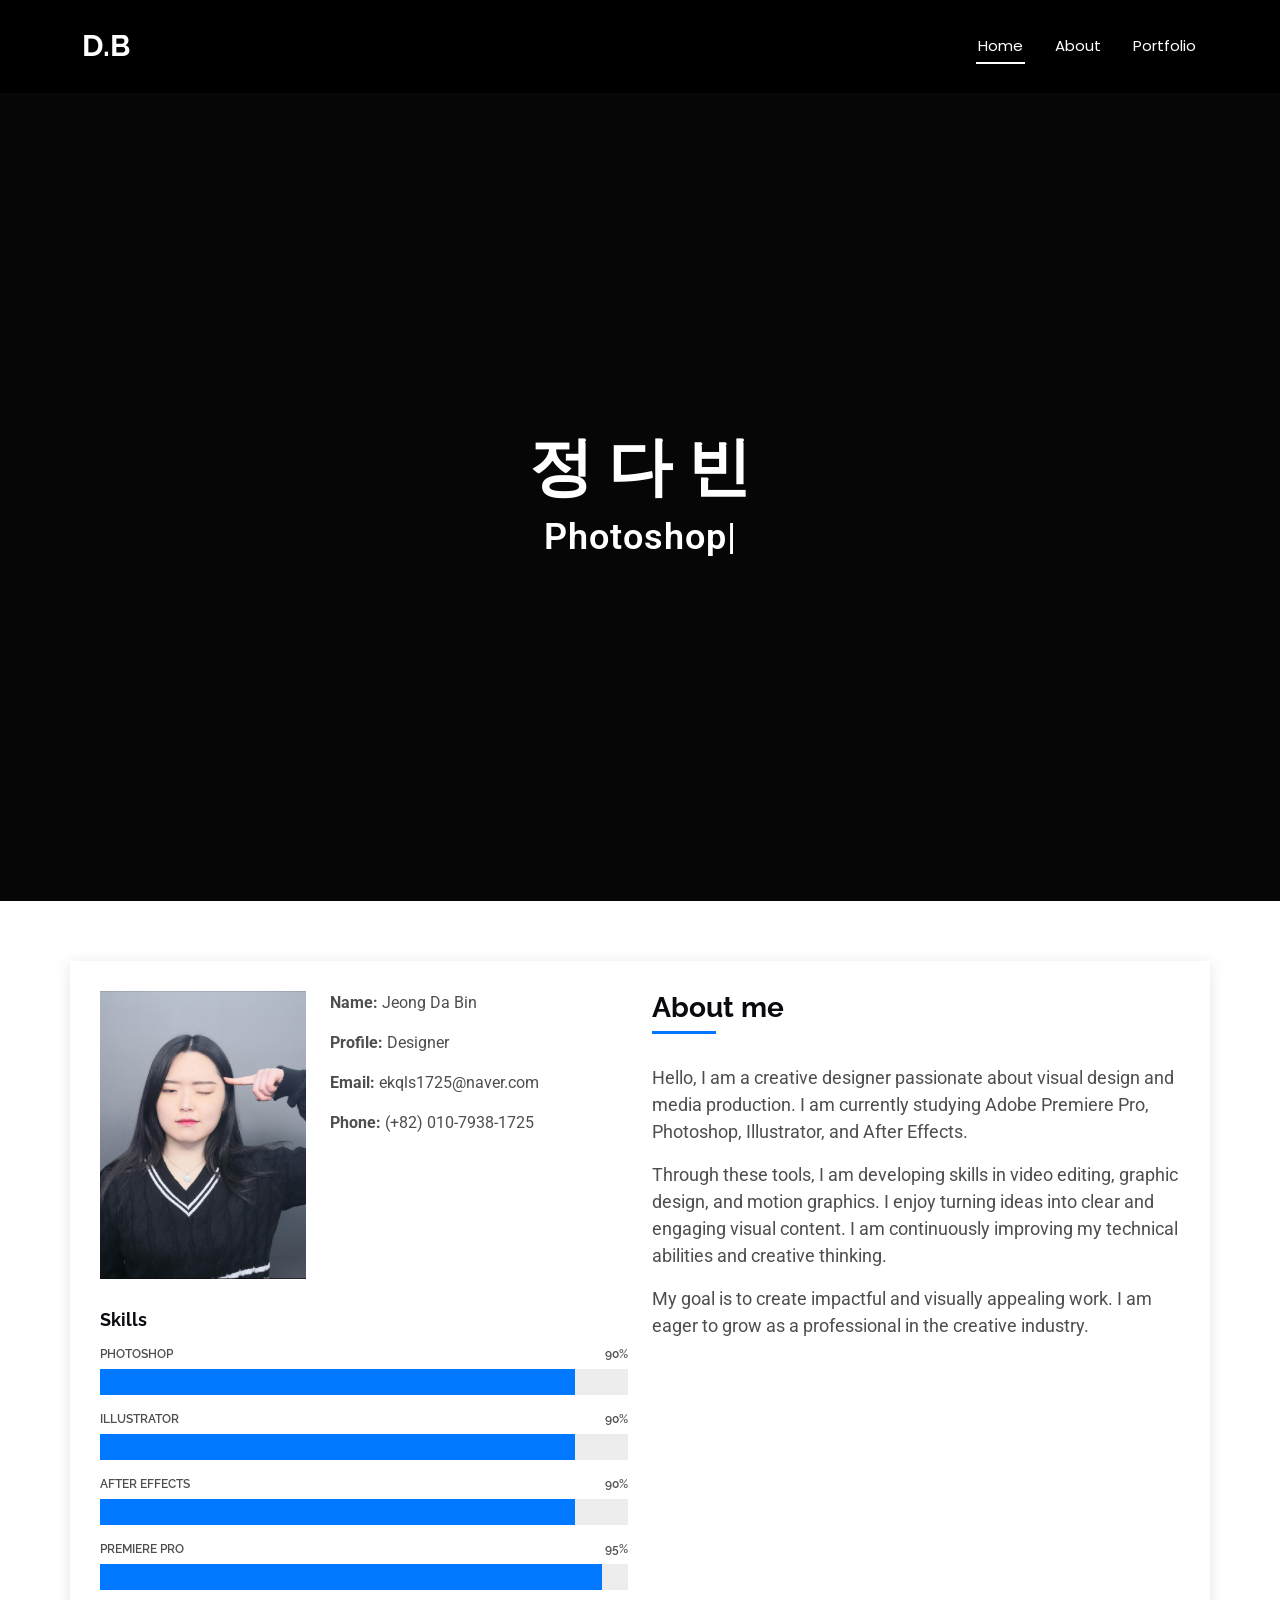
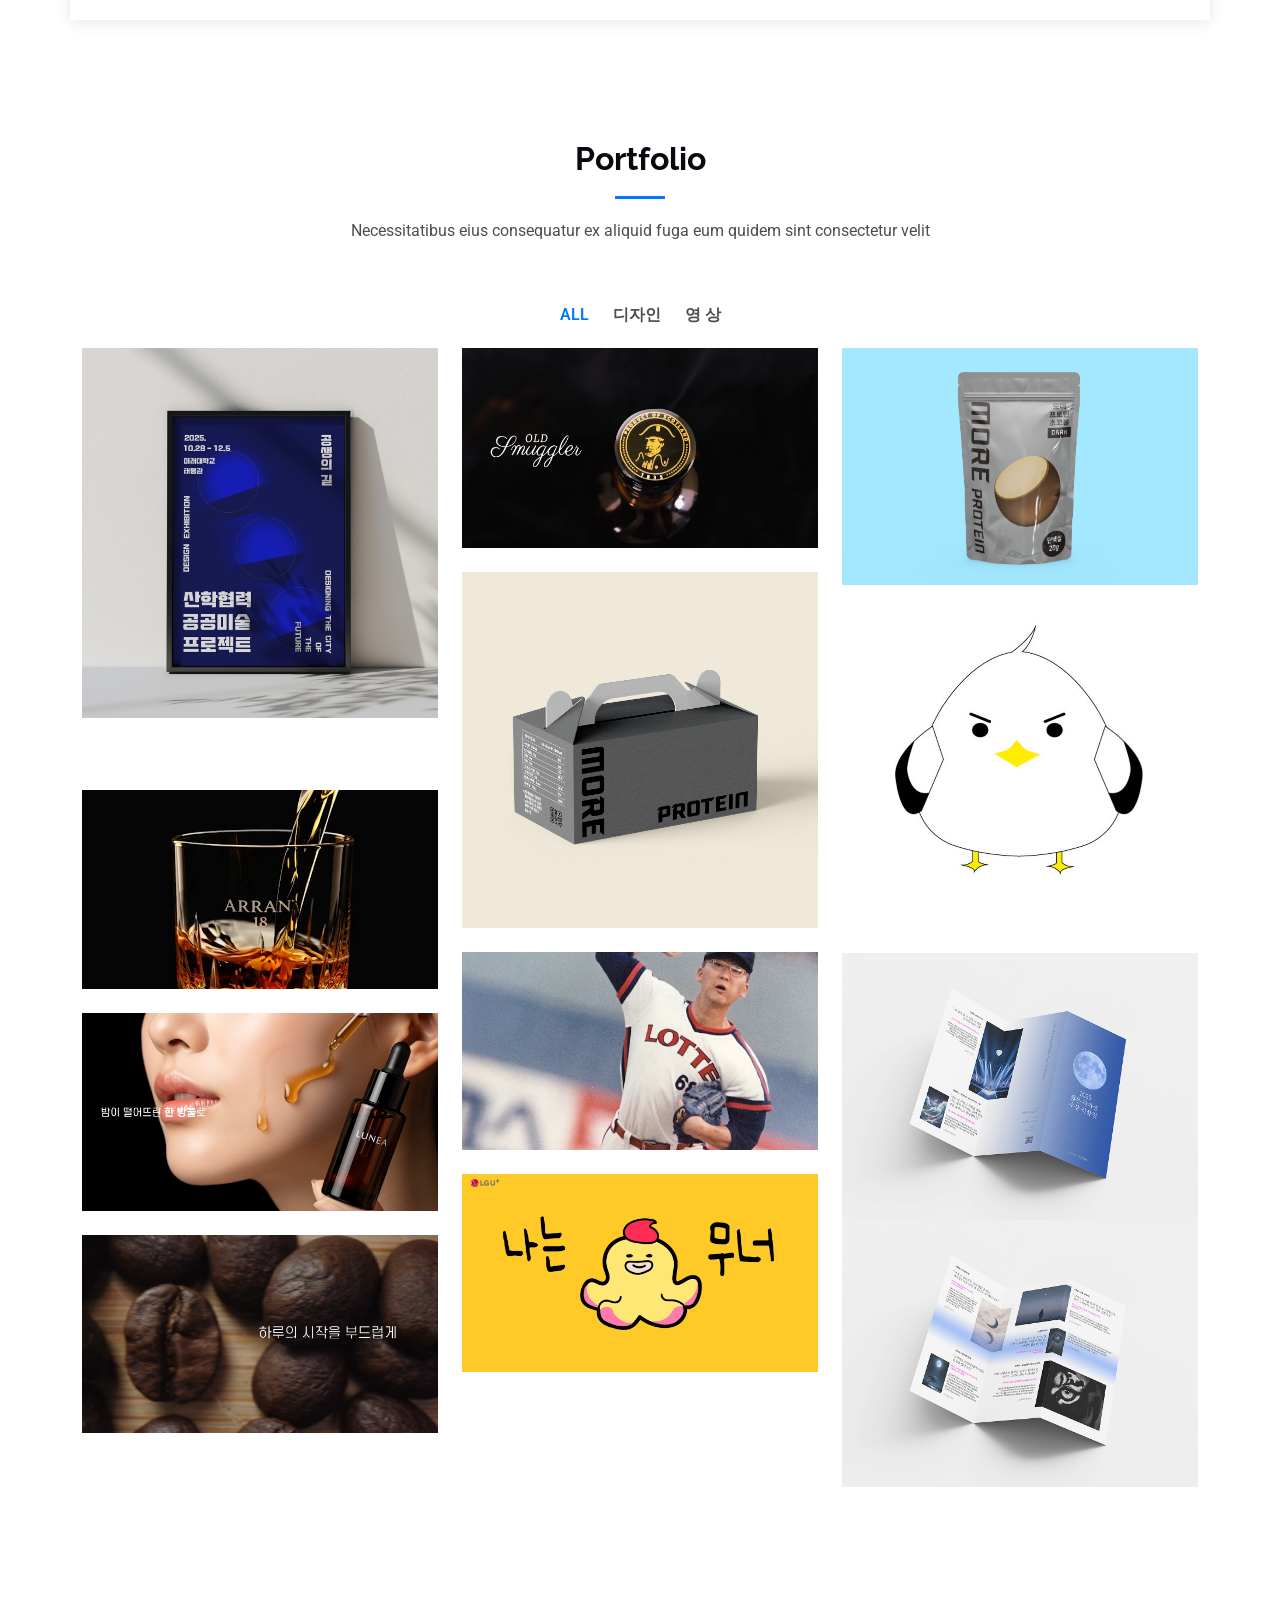
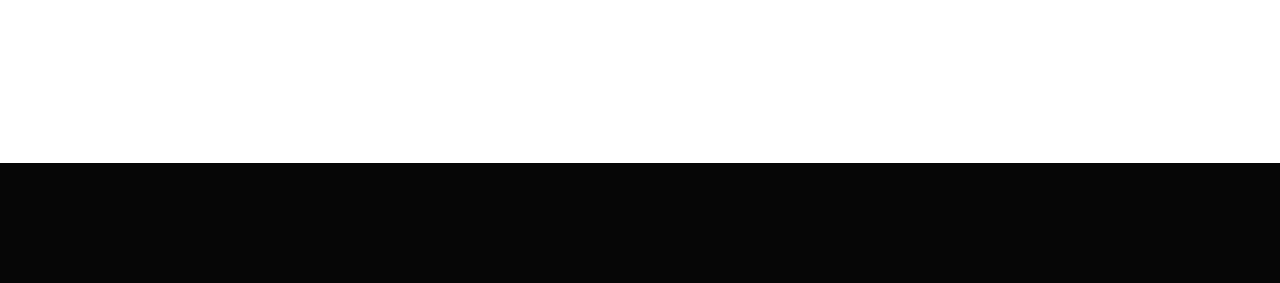
==== commit 6a759c38: "Update index.html" ====
--- a/index.html
+++ b/index.html
@@ -217,12 +217,12 @@
             </div><!-- End Portfolio Item -->
 
             <div class="col-lg-4 col-md-6 portfolio-item isotope-item filter-app">
-              <img src="assets/img/portfolio/캐릭터-턴어라운드.jpg" class="img-fluid" alt="">
+             
               <img src="assets/img/portfolio/캐릭터 1.jpg" class="img-fluid" alt="">
               <div class="portfolio-info">
                 <h4>캐릭터 디자인</h4>
                 <p>캐릭터 디자인_시걸이</p>
-                <a href="assets/img/portfolio/캐릭터-턴어라운드.jpg" title="캐릭터-턴어라운드" data-gallery="portfolio-gallery-app" class="glightbox preview-link"><i class="bi bi-zoom-in"></i></a>
+               
                 <a href="assets/img/portfolio/캐릭터 1.jpg" title="부산갈매기 시걸이" data-gallery="portfolio-gallery-app" class="glightbox preview-link"><i class="bi bi-zoom-in"></i></a>
               </div>
             </div><!-- End Portfolio Item -->
@@ -347,4 +347,4 @@
 
 </body>
 
-</html>+</html>
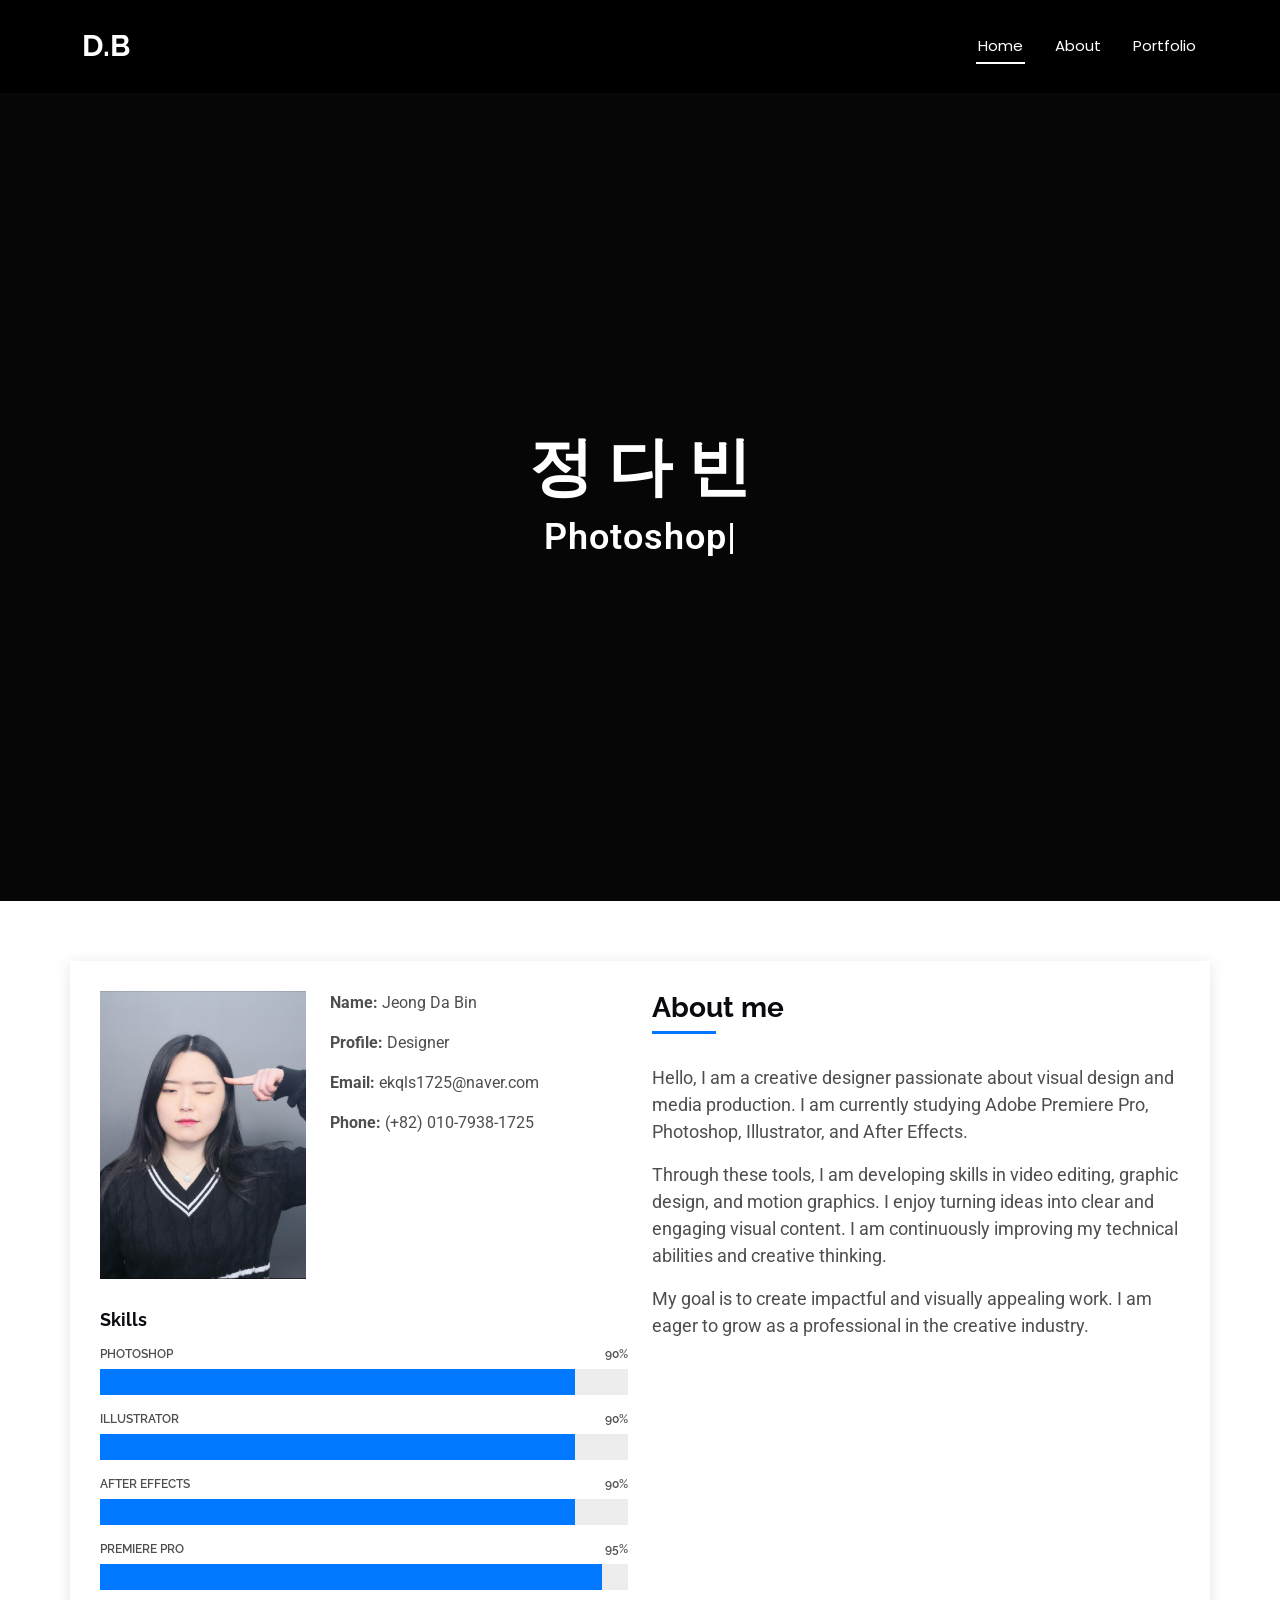
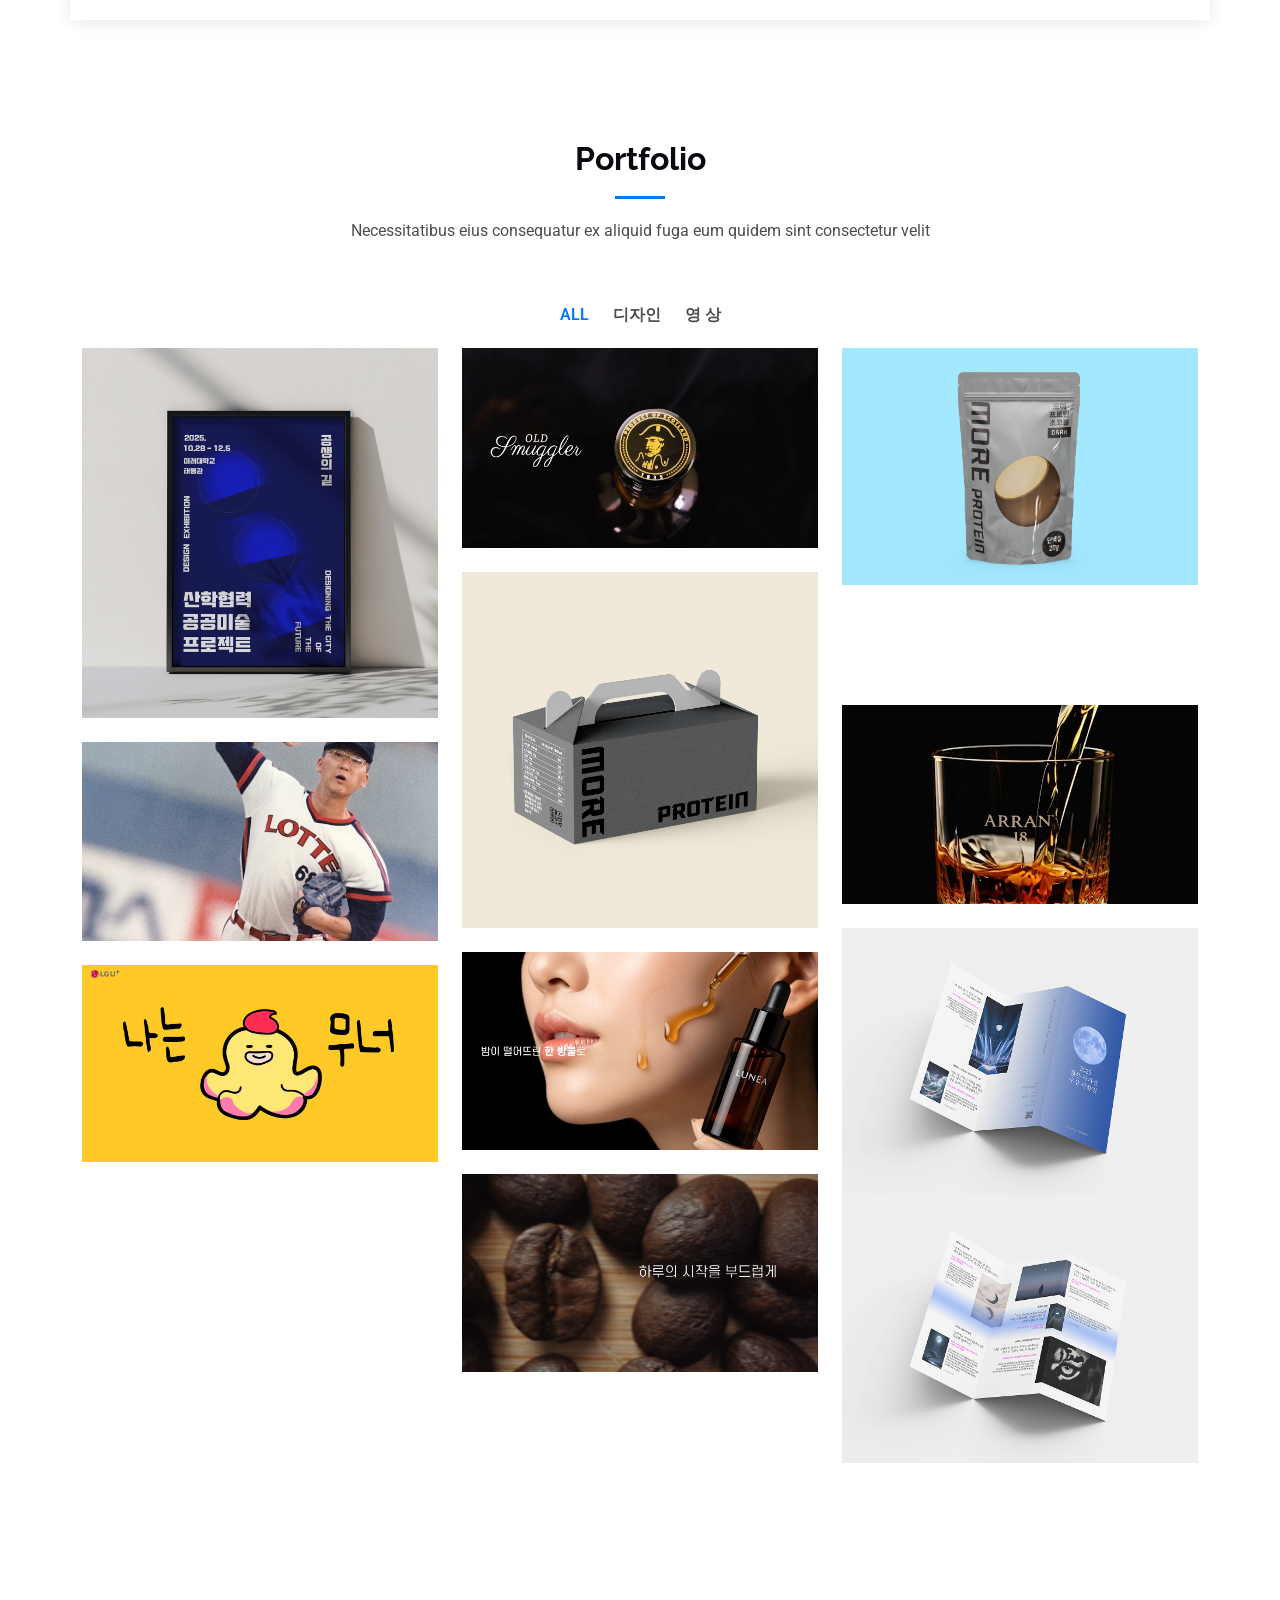
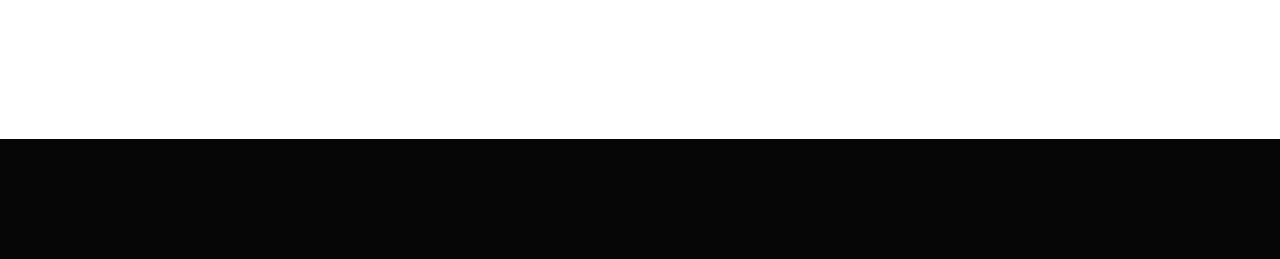
==== commit 72acaf6a: "0311 up" ====
--- a/index.html
+++ b/index.html
@@ -218,12 +218,12 @@
 
             <div class="col-lg-4 col-md-6 portfolio-item isotope-item filter-app">
              
-              <img src="assets/img/portfolio/캐릭터 1.jpg" class="img-fluid" alt="">
+              <img src="assets/img/portfolio/시걸이-목업.png" class="img-fluid" alt="">
               <div class="portfolio-info">
                 <h4>캐릭터 디자인</h4>
                 <p>캐릭터 디자인_시걸이</p>
                
-                <a href="assets/img/portfolio/캐릭터 1.jpg" title="부산갈매기 시걸이" data-gallery="portfolio-gallery-app" class="glightbox preview-link"><i class="bi bi-zoom-in"></i></a>
+                <a href="assets/img/portfolio/시걸이-목업.png" title="부산갈매기 시걸이" data-gallery="portfolio-gallery-app" class="glightbox preview-link"><i class="bi bi-zoom-in"></i></a>
               </div>
             </div><!-- End Portfolio Item -->
 
